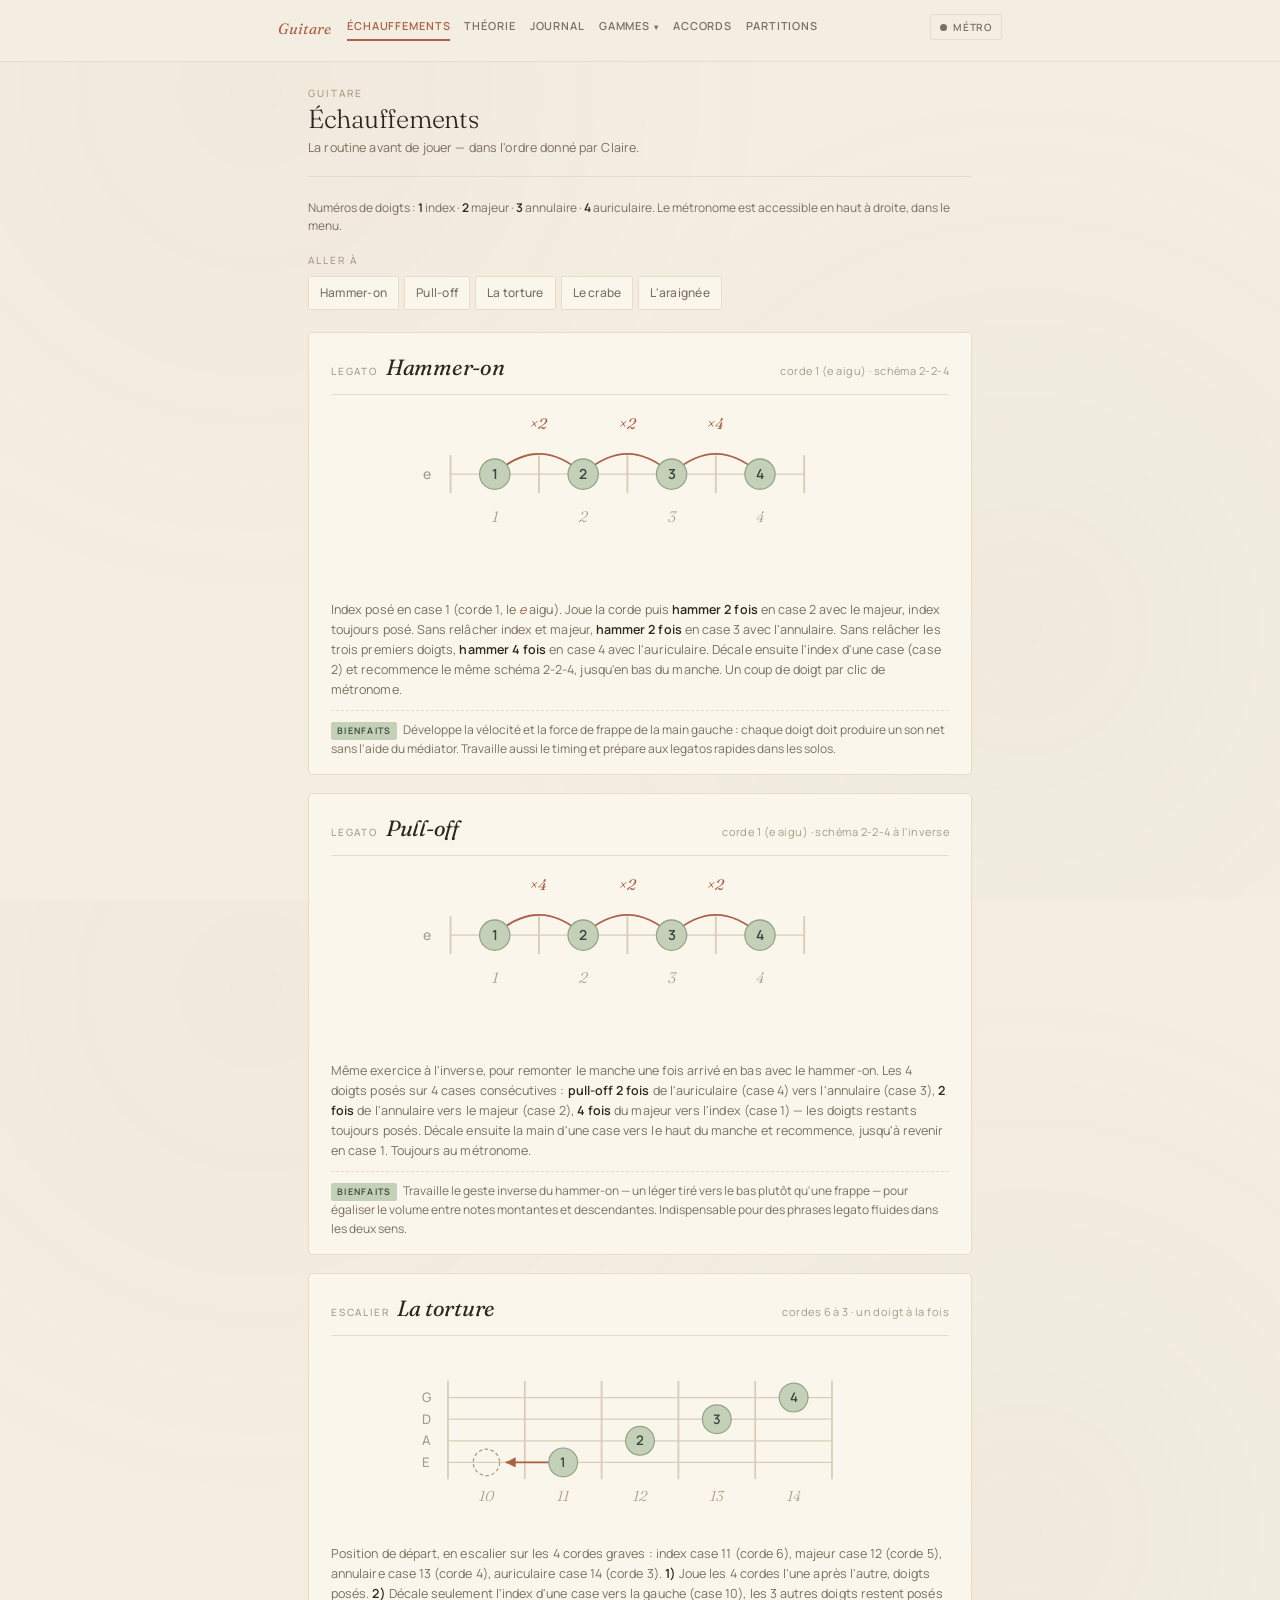
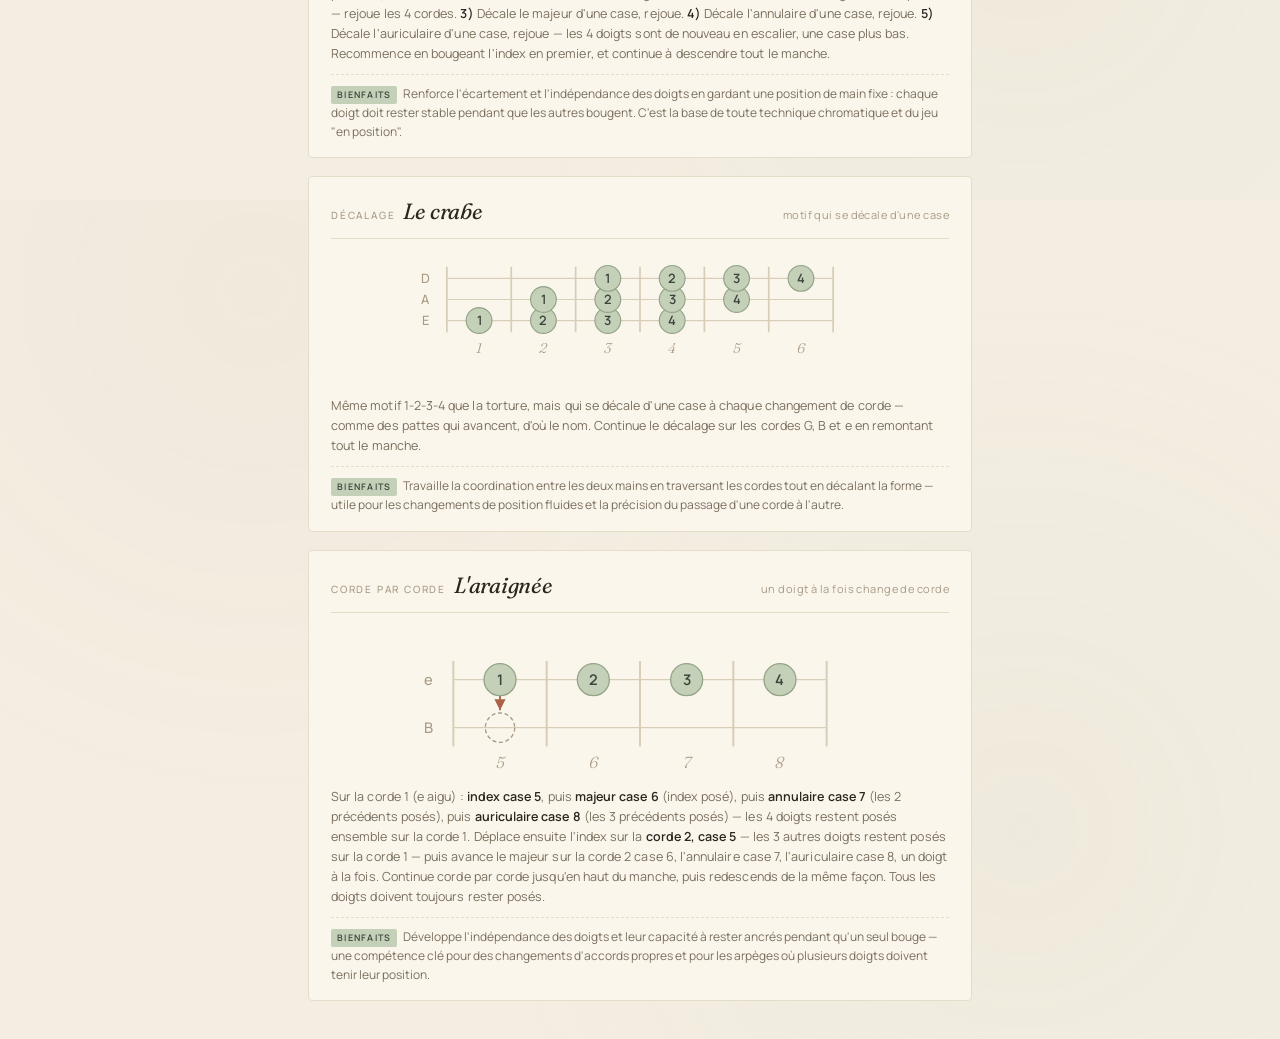
==== echauffements.html @ cb0c9e78 "Initial commit: site guitare Co-Authored-By: Claude Sonnet 5 <noreply@anthropic.com>" ====
<!DOCTYPE html>
<html lang="fr">
<head>
  <meta charset="UTF-8">
  <meta name="viewport" content="width=device-width, initial-scale=1.0">
  <title>Échauffements — Guitare</title>
  <link rel="preconnect" href="https://fonts.googleapis.com">
  <link rel="preconnect" href="https://fonts.gstatic.com" crossorigin>
  <link href="https://fonts.googleapis.com/css2?family=Fraunces:ital,opsz,wght@0,9..144,300..600;1,9..144,300..600&family=Manrope:wght@300;400;500;600&display=swap" rel="stylesheet">
  <link rel="stylesheet" href="css/nav.css">
  <link rel="stylesheet" href="css/theme.css">
  <style>
    .finger-note {
      fill: var(--note-soft);
      stroke: var(--note);
      stroke-width: 1;
    }
    .finger-note.accent {
      fill: var(--root);
      stroke: var(--root);
    }
    .finger-text {
      font-family: 'Manrope', sans-serif;
      font-size: 11px;
      font-weight: 600;
      fill: var(--note-text);
      text-anchor: middle;
    }
    .finger-text.accent { fill: #fbf6ec; }
    .move-arc {
      fill: none;
      stroke: var(--root);
      stroke-width: 1.4;
      marker-end: url(#arrowHead);
    }
    .move-label {
      font-family: 'Fraunces', serif;
      font-style: italic;
      font-size: 12px;
      fill: var(--root);
      text-anchor: middle;
    }
    .note-legend {
      font-size: 12px;
      color: var(--text-soft);
      margin-bottom: 18px;
    }
    .note-legend strong { color: var(--text); font-weight: 600; }
    .panel-desc strong { color: var(--text); font-weight: 600; }
    .panel-desc em { font-style: italic; color: var(--root); }

    .panel-benefit {
      margin-top: 10px;
      padding-top: 10px;
      border-top: 1px dashed var(--line-soft);
      font-size: 12px;
      color: var(--text-soft);
      line-height: 1.55;
    }
    .panel-benefit-label {
      display: inline-block;
      font-family: 'Manrope', sans-serif;
      font-size: 9px;
      letter-spacing: 0.14em;
      text-transform: uppercase;
      font-weight: 600;
      color: var(--note-text);
      background: var(--note-soft);
      padding: 2px 6px;
      border-radius: 2px;
      margin-right: 6px;
    }
  </style>
</head>
<body>

  <div id="site-nav-root" data-page="echauffements"></div>
  <script src="js/nav.js"></script>

  <div class="container">

    <header class="hero">
      <div class="hero-left">
        <p class="eyebrow">Guitare</p>
        <h1>Échauffements</h1>
        <p class="subtitle">La routine avant de jouer — dans l'ordre donné par Claire.</p>
      </div>
    </header>

    <p class="note-legend">Numéros de doigts : <strong>1</strong> index · <strong>2</strong> majeur · <strong>3</strong> annulaire · <strong>4</strong> auriculaire. Le métronome est accessible en haut à droite, dans le menu.</p>

    <section class="selector">
      <div class="selector-label">Aller à</div>
      <div class="chips">
        <a class="chip" href="#hammer-on">Hammer-on</a>
        <a class="chip" href="#pull-off">Pull-off</a>
        <a class="chip" href="#torture">La torture</a>
        <a class="chip" href="#crabe">Le crabe</a>
        <a class="chip" href="#araignee">L'araignée</a>
      </div>
    </section>

    <!-- Hammer-on -->
    <div class="panel" id="hammer-on">
      <div class="panel-header">
        <div class="panel-title">
          <span class="panel-label">Legato</span>
          <span class="panel-roman">Hammer-on</span>
        </div>
        <div class="panel-meta">corde 1 (e aigu) · schéma 2-2-4</div>
      </div>
      <div class="fretboard-wrap">
        <svg class="fretboard" viewBox="0 0 380 140" xmlns="http://www.w3.org/2000/svg">
          <defs>
            <marker id="arrowHead" markerWidth="8" markerHeight="8" refX="6" refY="3" orient="auto">
              <path d="M0,0 L6,3 L0,6 Z" fill="#ab6047"/>
            </marker>
          </defs>
          <line class="string-line" x1="40" y1="50" x2="320" y2="50"/>
          <line class="fret-line" x1="40" y1="35" x2="40" y2="65"/>
          <line class="fret-line" x1="110" y1="35" x2="110" y2="65"/>
          <line class="fret-line" x1="180" y1="35" x2="180" y2="65"/>
          <line class="fret-line" x1="250" y1="35" x2="250" y2="65"/>
          <line class="fret-line" x1="320" y1="35" x2="320" y2="65"/>
          <text class="string-label" x="22" y="50" text-anchor="middle" dy=".35em">e</text>
          <text class="fret-label" x="75" y="88" text-anchor="middle">1</text>
          <text class="fret-label" x="145" y="88" text-anchor="middle">2</text>
          <text class="fret-label" x="215" y="88" text-anchor="middle">3</text>
          <text class="fret-label" x="285" y="88" text-anchor="middle">4</text>

          <path class="move-arc" d="M 75 50 Q 110 18 145 50"/>
          <text class="move-label" x="110" y="14">×2</text>
          <path class="move-arc" d="M 145 50 Q 180 18 215 50"/>
          <text class="move-label" x="180" y="14">×2</text>
          <path class="move-arc" d="M 215 50 Q 250 18 285 50"/>
          <text class="move-label" x="250" y="14">×4</text>

          <circle class="finger-note" cx="75" cy="50" r="12"/>
          <text class="finger-text" x="75" y="50" dy=".35em">1</text>
          <circle class="finger-note" cx="145" cy="50" r="12"/>
          <text class="finger-text" x="145" y="50" dy=".35em">2</text>
          <circle class="finger-note" cx="215" cy="50" r="12"/>
          <text class="finger-text" x="215" y="50" dy=".35em">3</text>
          <circle class="finger-note" cx="285" cy="50" r="12"/>
          <text class="finger-text" x="285" y="50" dy=".35em">4</text>
        </svg>
      </div>
      <p class="panel-desc">Index posé en case 1 (corde 1, le <em>e</em> aigu). Joue la corde puis <strong>hammer 2 fois</strong> en case 2 avec le majeur, index toujours posé. Sans relâcher index et majeur, <strong>hammer 2 fois</strong> en case 3 avec l'annulaire. Sans relâcher les trois premiers doigts, <strong>hammer 4 fois</strong> en case 4 avec l'auriculaire. Décale ensuite l'index d'une case (case 2) et recommence le même schéma 2-2-4, jusqu'en bas du manche. Un coup de doigt par clic de métronome.</p>
      <p class="panel-benefit"><span class="panel-benefit-label">Bienfaits</span>Développe la vélocité et la force de frappe de la main gauche : chaque doigt doit produire un son net sans l'aide du médiator. Travaille aussi le timing et prépare aux legatos rapides dans les solos.</p>
    </div>

    <!-- Pull-off -->
    <div class="panel" id="pull-off">
      <div class="panel-header">
        <div class="panel-title">
          <span class="panel-label">Legato</span>
          <span class="panel-roman">Pull-off</span>
        </div>
        <div class="panel-meta">corde 1 (e aigu) · schéma 2-2-4 à l'inverse</div>
      </div>
      <div class="fretboard-wrap">
        <svg class="fretboard" viewBox="0 0 380 140" xmlns="http://www.w3.org/2000/svg">
          <line class="string-line" x1="40" y1="50" x2="320" y2="50"/>
          <line class="fret-line" x1="40" y1="35" x2="40" y2="65"/>
          <line class="fret-line" x1="110" y1="35" x2="110" y2="65"/>
          <line class="fret-line" x1="180" y1="35" x2="180" y2="65"/>
          <line class="fret-line" x1="250" y1="35" x2="250" y2="65"/>
          <line class="fret-line" x1="320" y1="35" x2="320" y2="65"/>
          <text class="string-label" x="22" y="50" text-anchor="middle" dy=".35em">e</text>
          <text class="fret-label" x="75" y="88" text-anchor="middle">1</text>
          <text class="fret-label" x="145" y="88" text-anchor="middle">2</text>
          <text class="fret-label" x="215" y="88" text-anchor="middle">3</text>
          <text class="fret-label" x="285" y="88" text-anchor="middle">4</text>

          <path class="move-arc" d="M 285 50 Q 250 18 215 50"/>
          <text class="move-label" x="250" y="14">×2</text>
          <path class="move-arc" d="M 215 50 Q 180 18 145 50"/>
          <text class="move-label" x="180" y="14">×2</text>
          <path class="move-arc" d="M 145 50 Q 110 18 75 50"/>
          <text class="move-label" x="110" y="14">×4</text>

          <circle class="finger-note" cx="75" cy="50" r="12"/>
          <text class="finger-text" x="75" y="50" dy=".35em">1</text>
          <circle class="finger-note" cx="145" cy="50" r="12"/>
          <text class="finger-text" x="145" y="50" dy=".35em">2</text>
          <circle class="finger-note" cx="215" cy="50" r="12"/>
          <text class="finger-text" x="215" y="50" dy=".35em">3</text>
          <circle class="finger-note" cx="285" cy="50" r="12"/>
          <text class="finger-text" x="285" y="50" dy=".35em">4</text>
        </svg>
      </div>
      <p class="panel-desc">Même exercice à l'inverse, pour remonter le manche une fois arrivé en bas avec le hammer-on. Les 4 doigts posés sur 4 cases consécutives : <strong>pull-off 2 fois</strong> de l'auriculaire (case 4) vers l'annulaire (case 3), <strong>2 fois</strong> de l'annulaire vers le majeur (case 2), <strong>4 fois</strong> du majeur vers l'index (case 1) — les doigts restants toujours posés. Décale ensuite la main d'une case vers le haut du manche et recommence, jusqu'à revenir en case 1. Toujours au métronome.</p>
      <p class="panel-benefit"><span class="panel-benefit-label">Bienfaits</span>Travaille le geste inverse du hammer-on — un léger tiré vers le bas plutôt qu'une frappe — pour égaliser le volume entre notes montantes et descendantes. Indispensable pour des phrases legato fluides dans les deux sens.</p>
    </div>

    <!-- La torture -->
    <div class="panel" id="torture">
      <div class="panel-header">
        <div class="panel-title">
          <span class="panel-label">Escalier</span>
          <span class="panel-roman">La torture</span>
        </div>
        <div class="panel-meta">cordes 6 à 3 · un doigt à la fois</div>
      </div>
      <div class="fretboard-wrap">
        <svg class="fretboard" viewBox="0 0 400 150" xmlns="http://www.w3.org/2000/svg">
          <line class="string-line" x1="40" y1="38" x2="360" y2="38"/>
          <line class="string-line" x1="40" y1="56" x2="360" y2="56"/>
          <line class="string-line" x1="40" y1="74" x2="360" y2="74"/>
          <line class="string-line" x1="40" y1="92" x2="360" y2="92"/>
          <line class="fret-line" x1="40" y1="24" x2="40" y2="106"/>
          <line class="fret-line" x1="104" y1="24" x2="104" y2="106"/>
          <line class="fret-line" x1="168" y1="24" x2="168" y2="106"/>
          <line class="fret-line" x1="232" y1="24" x2="232" y2="106"/>
          <line class="fret-line" x1="296" y1="24" x2="296" y2="106"/>
          <line class="fret-line" x1="360" y1="24" x2="360" y2="106"/>
          <text class="fret-label" x="72" y="124" text-anchor="middle">10</text>
          <text class="fret-label" x="136" y="124" text-anchor="middle">11</text>
          <text class="fret-label" x="200" y="124" text-anchor="middle">12</text>
          <text class="fret-label" x="264" y="124" text-anchor="middle">13</text>
          <text class="fret-label" x="328" y="124" text-anchor="middle">14</text>
          <text class="string-label" x="22" y="38" text-anchor="middle" dy=".35em">G</text>
          <text class="string-label" x="22" y="56" text-anchor="middle" dy=".35em">D</text>
          <text class="string-label" x="22" y="74" text-anchor="middle" dy=".35em">A</text>
          <text class="string-label" x="22" y="92" text-anchor="middle" dy=".35em">E</text>

          <circle cx="72" cy="92" r="11" fill="none" stroke="var(--text-muted)" stroke-width="1" stroke-dasharray="3,2"/>
          <path class="move-arc" d="M 128 92 L 88 92"/>

          <circle class="finger-note" cx="136" cy="92" r="12"/>
          <text class="finger-text" x="136" y="92" dy=".35em">1</text>
          <circle class="finger-note" cx="200" cy="74" r="12"/>
          <text class="finger-text" x="200" y="74" dy=".35em">2</text>
          <circle class="finger-note" cx="264" cy="56" r="12"/>
          <text class="finger-text" x="264" y="56" dy=".35em">3</text>
          <circle class="finger-note" cx="328" cy="38" r="12"/>
          <text class="finger-text" x="328" y="38" dy=".35em">4</text>
        </svg>
      </div>
      <p class="panel-desc">Position de départ, en escalier sur les 4 cordes graves : index case 11 (corde 6), majeur case 12 (corde 5), annulaire case 13 (corde 4), auriculaire case 14 (corde 3). <strong>1)</strong> Joue les 4 cordes l'une après l'autre, doigts posés. <strong>2)</strong> Décale seulement l'index d'une case vers la gauche (case 10), les 3 autres doigts restent posés — rejoue les 4 cordes. <strong>3)</strong> Décale le majeur d'une case, rejoue. <strong>4)</strong> Décale l'annulaire d'une case, rejoue. <strong>5)</strong> Décale l'auriculaire d'une case, rejoue — les 4 doigts sont de nouveau en escalier, une case plus bas. Recommence en bougeant l'index en premier, et continue à descendre tout le manche.</p>
      <p class="panel-benefit"><span class="panel-benefit-label">Bienfaits</span>Renforce l'écartement et l'indépendance des doigts en gardant une position de main fixe : chaque doigt doit rester stable pendant que les autres bougent. C'est la base de toute technique chromatique et du jeu "en position".</p>
    </div>

    <!-- Le crabe -->
    <div class="panel" id="crabe">
      <div class="panel-header">
        <div class="panel-title">
          <span class="panel-label">Décalage</span>
          <span class="panel-roman">Le crabe</span>
        </div>
        <div class="panel-meta">motif qui se décale d'une case</div>
      </div>
      <div class="fretboard-wrap">
        <svg class="fretboard" viewBox="0 0 410 110" xmlns="http://www.w3.org/2000/svg">
          <line class="string-line" x1="40" y1="20" x2="370" y2="20"/>
          <line class="string-line" x1="40" y1="38" x2="370" y2="38"/>
          <line class="string-line" x1="40" y1="56" x2="370" y2="56"/>
          <line class="fret-line" x1="40" y1="10" x2="40" y2="66"/>
          <line class="fret-line" x1="95" y1="10" x2="95" y2="66"/>
          <line class="fret-line" x1="150" y1="10" x2="150" y2="66"/>
          <line class="fret-line" x1="205" y1="10" x2="205" y2="66"/>
          <line class="fret-line" x1="260" y1="10" x2="260" y2="66"/>
          <line class="fret-line" x1="315" y1="10" x2="315" y2="66"/>
          <line class="fret-line" x1="370" y1="10" x2="370" y2="66"/>
          <text class="fret-label" x="67.5" y="84" text-anchor="middle">1</text>
          <text class="fret-label" x="122.5" y="84" text-anchor="middle">2</text>
          <text class="fret-label" x="177.5" y="84" text-anchor="middle">3</text>
          <text class="fret-label" x="232.5" y="84" text-anchor="middle">4</text>
          <text class="fret-label" x="287.5" y="84" text-anchor="middle">5</text>
          <text class="fret-label" x="342.5" y="84" text-anchor="middle">6</text>
          <text class="string-label" x="22" y="20" text-anchor="middle" dy=".35em">D</text>
          <text class="string-label" x="22" y="38" text-anchor="middle" dy=".35em">A</text>
          <text class="string-label" x="22" y="56" text-anchor="middle" dy=".35em">E</text>

          <!-- corde E : cases 1-4, doigts 1-2-3-4 -->
          <circle class="finger-note" cx="67.5" cy="56" r="11"/><text class="finger-text" x="67.5" y="56" dy=".35em">1</text>
          <circle class="finger-note" cx="122.5" cy="56" r="11"/><text class="finger-text" x="122.5" y="56" dy=".35em">2</text>
          <circle class="finger-note" cx="177.5" cy="56" r="11"/><text class="finger-text" x="177.5" y="56" dy=".35em">3</text>
          <circle class="finger-note" cx="232.5" cy="56" r="11"/><text class="finger-text" x="232.5" y="56" dy=".35em">4</text>

          <!-- corde A : cases 2-5, doigts 1-2-3-4 -->
          <circle class="finger-note" cx="122.5" cy="38" r="11"/><text class="finger-text" x="122.5" y="38" dy=".35em">1</text>
          <circle class="finger-note" cx="177.5" cy="38" r="11"/><text class="finger-text" x="177.5" y="38" dy=".35em">2</text>
          <circle class="finger-note" cx="232.5" cy="38" r="11"/><text class="finger-text" x="232.5" y="38" dy=".35em">3</text>
          <circle class="finger-note" cx="287.5" cy="38" r="11"/><text class="finger-text" x="287.5" y="38" dy=".35em">4</text>

          <!-- corde D : cases 3-6, doigts 1-2-3-4 -->
          <circle class="finger-note" cx="177.5" cy="20" r="11"/><text class="finger-text" x="177.5" y="20" dy=".35em">1</text>
          <circle class="finger-note" cx="232.5" cy="20" r="11"/><text class="finger-text" x="232.5" y="20" dy=".35em">2</text>
          <circle class="finger-note" cx="287.5" cy="20" r="11"/><text class="finger-text" x="287.5" y="20" dy=".35em">3</text>
          <circle class="finger-note" cx="342.5" cy="20" r="11"/><text class="finger-text" x="342.5" y="20" dy=".35em">4</text>
        </svg>
      </div>
      <p class="panel-desc">Même motif 1-2-3-4 que la torture, mais qui se décale d'une case à chaque changement de corde — comme des pattes qui avancent, d'où le nom. Continue le décalage sur les cordes G, B et e en remontant tout le manche.</p>
      <p class="panel-benefit"><span class="panel-benefit-label">Bienfaits</span>Travaille la coordination entre les deux mains en traversant les cordes tout en décalant la forme — utile pour les changements de position fluides et la précision du passage d'une corde à l'autre.</p>
    </div>

    <!-- L'araignée -->
    <div class="panel" id="araignee">
      <div class="panel-header">
        <div class="panel-title">
          <span class="panel-label">Corde par corde</span>
          <span class="panel-roman">L'araignée</span>
        </div>
        <div class="panel-meta">un doigt à la fois change de corde</div>
      </div>
      <div class="fretboard-wrap">
        <svg class="fretboard" viewBox="0 0 360 110" xmlns="http://www.w3.org/2000/svg">
          <line class="string-line" x1="40" y1="38" x2="320" y2="38"/>
          <line class="string-line" x1="40" y1="74" x2="320" y2="74"/>
          <line class="fret-line" x1="40" y1="24" x2="40" y2="88"/>
          <line class="fret-line" x1="110" y1="24" x2="110" y2="88"/>
          <line class="fret-line" x1="180" y1="24" x2="180" y2="88"/>
          <line class="fret-line" x1="250" y1="24" x2="250" y2="88"/>
          <line class="fret-line" x1="320" y1="24" x2="320" y2="88"/>
          <text class="fret-label" x="75" y="104" text-anchor="middle">5</text>
          <text class="fret-label" x="145" y="104" text-anchor="middle">6</text>
          <text class="fret-label" x="215" y="104" text-anchor="middle">7</text>
          <text class="fret-label" x="285" y="104" text-anchor="middle">8</text>
          <text class="string-label" x="22" y="38" text-anchor="middle" dy=".35em">e</text>
          <text class="string-label" x="22" y="74" text-anchor="middle" dy=".35em">B</text>

          <path class="move-arc" d="M 75 50 L 75 61"/>
          <circle cx="75" cy="74" r="11" fill="none" stroke="var(--text-muted)" stroke-width="1" stroke-dasharray="3,2"/>

          <circle class="finger-note" cx="75" cy="38" r="12"/>
          <text class="finger-text" x="75" y="38" dy=".35em">1</text>
          <circle class="finger-note" cx="145" cy="38" r="12"/>
          <text class="finger-text" x="145" y="38" dy=".35em">2</text>
          <circle class="finger-note" cx="215" cy="38" r="12"/>
          <text class="finger-text" x="215" y="38" dy=".35em">3</text>
          <circle class="finger-note" cx="285" cy="38" r="12"/>
          <text class="finger-text" x="285" y="38" dy=".35em">4</text>
        </svg>
      </div>
      <p class="panel-desc">Sur la corde 1 (e aigu) : <strong>index case 5</strong>, puis <strong>majeur case 6</strong> (index posé), puis <strong>annulaire case 7</strong> (les 2 précédents posés), puis <strong>auriculaire case 8</strong> (les 3 précédents posés) — les 4 doigts restent posés ensemble sur la corde 1. Déplace ensuite l'index sur la <strong>corde 2, case 5</strong> — les 3 autres doigts restent posés sur la corde 1 — puis avance le majeur sur la corde 2 case 6, l'annulaire case 7, l'auriculaire case 8, un doigt à la fois. Continue corde par corde jusqu'en haut du manche, puis redescends de la même façon. Tous les doigts doivent toujours rester posés.</p>
      <p class="panel-benefit"><span class="panel-benefit-label">Bienfaits</span>Développe l'indépendance des doigts et leur capacité à rester ancrés pendant qu'un seul bouge — une compétence clé pour des changements d'accords propres et pour les arpèges où plusieurs doigts doivent tenir leur position.</p>
    </div>

  </div>

</body>
</html>
---- css/nav.css ----
/* Barre de navigation commune — autonome, réutilisable sur toutes les pages
   du site (même sur celles qui n'importent pas theme.css). */

@import url('https://fonts.googleapis.com/css2?family=Manrope:wght@500;600&display=swap');

:root {
  --nav-bg: #f4eee2;
  --nav-bg-accent: #ede5d3;
  --nav-text: #2c2620;
  --nav-text-soft: #7a6f5e;
  --nav-line: #e5dcc9;
  --nav-root: #ab6047;
}

.site-nav {
  font-family: 'Manrope', -apple-system, sans-serif;
  background: var(--nav-bg);
  border-bottom: 1px solid var(--nav-line);
  position: sticky;
  top: 0;
  z-index: 100;
}

.site-nav-inner {
  max-width: 780px;
  margin: 0 auto;
  padding: 14px 28px;
  display: flex;
  align-items: flex-start;
  gap: 12px;
}

.site-nav-brand {
  font-family: 'Fraunces', serif;
  font-style: italic;
  font-weight: 400;
  font-size: 15px;
  color: var(--nav-root);
  text-decoration: none;
  margin-right: 4px;
  padding-top: 4px;
  padding-bottom: 4px;
  border-bottom: 2px solid transparent;
  flex-shrink: 0;
}

.site-nav-brand.active {
  border-bottom-color: var(--nav-root);
}

.site-nav-links {
  display: flex;
  gap: 14px;
  flex-wrap: wrap;
  flex: 1 1 auto;
  min-width: 0;
}

.site-nav-links a {
  font-size: 11px;
  font-weight: 600;
  letter-spacing: 0.08em;
  text-transform: uppercase;
  color: var(--nav-text-soft);
  text-decoration: none;
  padding: 4px 0;
  border-bottom: 2px solid transparent;
  transition: color 0.2s ease, border-color 0.2s ease;
}

.site-nav-links a:hover {
  color: var(--nav-text);
}

.site-nav-links a.active {
  color: var(--nav-root);
  border-bottom-color: var(--nav-root);
}

/* --- Dropdown (ex: Gammes) — s'ouvre au survol uniquement --- */
.site-nav-dropdown {
  position: relative;
  display: flex;
  align-items: center;
}

.site-nav-dropdown.active > a {
  color: var(--nav-root);
  border-bottom-color: var(--nav-root);
}

.site-nav-dropdown > a::after {
  content: "▾";
  font-size: 8px;
  margin-left: 4px;
}

.site-nav-dropdown-menu {
  display: none;
  position: absolute;
  top: 100%;
  left: 0;
  background: var(--nav-bg);
  border: 1px solid var(--nav-line);
  border-radius: 4px;
  padding: 10px 6px 6px;
  min-width: 190px;
  flex-direction: column;
  gap: 1px;
  box-shadow: 0 10px 24px rgba(44, 38, 32, 0.1);
  z-index: 200;
}

.site-nav-dropdown:hover .site-nav-dropdown-menu {
  display: flex;
}

.site-nav-dropdown-menu a {
  font-size: 12px;
  font-weight: 500;
  letter-spacing: 0.02em;
  text-transform: none;
  color: var(--nav-text-soft);
  text-decoration: none;
  padding: 7px 10px;
  border-radius: 2px;
  border-bottom: none;
}

.site-nav-dropdown-menu a:hover {
  background: var(--nav-bg-accent);
  color: var(--nav-text);
}

.site-nav-dropdown-menu a.active {
  color: var(--nav-root);
  font-weight: 600;
}

/* --- Métronome global --- */
.site-nav-metro {
  display: flex;
  align-items: center;
  gap: 6px;
  background: transparent;
  border: 1px solid var(--nav-line);
  border-radius: 2px;
  padding: 5px 9px;
  cursor: pointer;
  font-family: 'Manrope', sans-serif;
  font-size: 10px;
  font-weight: 600;
  letter-spacing: 0.08em;
  text-transform: uppercase;
  color: var(--nav-text-soft);
  transition: color 0.2s ease, border-color 0.2s ease;
  flex-shrink: 0;
}

.site-nav-metro:hover {
  color: var(--nav-text);
  border-color: var(--nav-text-soft);
}

.site-nav-metro.running {
  color: var(--nav-root);
  border-color: var(--nav-root);
}

.site-nav-metro-dot {
  width: 7px;
  height: 7px;
  border-radius: 50%;
  background: var(--nav-text-soft);
  flex-shrink: 0;
  transition: background 0.15s ease;
}

.site-nav-metro.running .site-nav-metro-dot {
  background: var(--nav-root);
}

.site-nav-metro-dot.pulse {
  animation: navMetroPulse 0.15s ease;
}

@keyframes navMetroPulse {
  0% { transform: scale(1.8); }
  100% { transform: scale(1); }
}

.site-nav-metro-panel {
  display: none;
  position: fixed;
  background: var(--nav-bg);
  border: 1px solid var(--nav-line);
  border-radius: 4px;
  box-shadow: 0 14px 32px rgba(44, 38, 32, 0.14);
  padding: 14px 16px;
  min-width: 230px;
  z-index: 300;
}

.site-nav-metro-panel.open {
  display: block;
}

.site-nav-metro-panel-header {
  display: flex;
  align-items: baseline;
  gap: 6px;
  margin-bottom: 12px;
}

.site-nav-metro-panel-label {
  font-family: 'Manrope', sans-serif;
  font-size: 10px;
  letter-spacing: 0.18em;
  text-transform: uppercase;
  color: var(--nav-text-soft);
  font-weight: 500;
  margin-right: 4px;
}

.site-nav-metro-panel-tempo {
  font-family: 'Fraunces', serif;
  font-style: italic;
  font-weight: 400;
  font-size: 22px;
  color: var(--nav-text);
}

.site-nav-metro-panel-bpm {
  font-family: 'Manrope', sans-serif;
  font-size: 11px;
  color: var(--nav-text-soft);
}

.site-nav-metro-panel-controls {
  display: flex;
  align-items: center;
  gap: 10px;
}

.site-nav-metro-btn {
  width: 30px;
  height: 30px;
  border-radius: 2px;
  border: 1px solid var(--nav-line);
  background: var(--nav-bg);
  color: var(--nav-text);
  font-size: 15px;
  font-family: 'Manrope', sans-serif;
  cursor: pointer;
  transition: all 0.2s ease;
}

.site-nav-metro-btn:hover {
  background: var(--nav-bg-accent);
}

.site-nav-metro-slider {
  flex: 1;
  min-width: 80px;
  accent-color: var(--nav-root);
}

.site-nav-metro-play {
  width: 40px;
  height: 30px;
  display: flex;
  align-items: center;
  justify-content: center;
  border-radius: 2px;
  border: 1px solid var(--nav-line);
  background: var(--nav-bg);
  color: var(--nav-text);
  cursor: pointer;
  transition: all 0.2s ease;
  flex-shrink: 0;
}

.site-nav-metro-play:hover {
  background: var(--nav-bg-accent);
}

.site-nav-metro-play.playing {
  background: var(--nav-root);
  color: #fbf6ec;
  border-color: var(--nav-root);
}

.site-nav-metro-icon-play {
  width: 0;
  height: 0;
  border-top: 6px solid transparent;
  border-bottom: 6px solid transparent;
  border-left: 10px solid currentColor;
  margin-left: 2px;
}

.site-nav-metro-icon-stop {
  width: 11px;
  height: 11px;
  background: currentColor;
}

.site-nav-metro-play .site-nav-metro-icon-stop { display: none; }
.site-nav-metro-play.playing .site-nav-metro-icon-play { display: none; }
.site-nav-metro-play.playing .site-nav-metro-icon-stop { display: block; }

@media (max-width: 540px) {
  .site-nav-inner { padding: 12px 14px; gap: 12px; }
  .site-nav-links { gap: 12px; }
  .site-nav-links a { font-size: 10px; }
  .site-nav-metro-panel { left: 14px; right: 14px !important; min-width: 0; }
}
---- css/theme.css ----
/* Socle partagé — palette, polices et composants communs,
   extraits de pentatonique-mineure.html */

:root {
  --bg: #f4eee2;
  --bg-card: #fbf6ec;
  --bg-accent: #ede5d3;
  --text: #2c2620;
  --text-soft: #7a6f5e;
  --text-muted: #a89a85;
  --line: #d8cdb8;
  --line-soft: #e5dcc9;
  --root: #ab6047;
  --root-soft: #c47a5f;
  --note: #93a487;
  --note-soft: #c4d0b8;
  --note-text: #38463a;
}

* { margin: 0; padding: 0; box-sizing: border-box; }
html, body { height: 100%; }

body {
  font-family: 'Manrope', -apple-system, sans-serif;
  background: var(--bg);
  color: var(--text);
  font-weight: 400;
  line-height: 1.5;
  background-image:
    radial-gradient(circle at 20% 10%, rgba(171, 96, 71, 0.04) 0%, transparent 40%),
    radial-gradient(circle at 80% 70%, rgba(147, 164, 135, 0.06) 0%, transparent 45%);
  overflow-x: hidden;
}

.container {
  max-width: 720px;
  margin: 0 auto;
  padding: 24px 28px 20px;
  opacity: 0;
  animation: fadeIn 0.8s cubic-bezier(0.2, 0.8, 0.2, 1) forwards;
}

@keyframes fadeIn {
  to { opacity: 1; }
}

/* --- Hero --- */
.hero {
  display: flex;
  justify-content: space-between;
  align-items: flex-end;
  padding-bottom: 18px;
  border-bottom: 1px solid var(--line-soft);
  margin-bottom: 22px;
  gap: 12px;
  flex-wrap: wrap;
}

.hero-left .eyebrow {
  font-size: 10px;
  letter-spacing: 0.22em;
  text-transform: uppercase;
  color: var(--text-muted);
  font-weight: 500;
  margin-bottom: 4px;
}

.hero-left h1 {
  font-family: 'Fraunces', serif;
  font-weight: 300;
  font-size: clamp(20px, 4vw, 26px);
  line-height: 1.1;
  letter-spacing: -0.01em;
  color: var(--text);
}

.hero-left h1 em {
  font-style: italic;
  font-weight: 400;
  color: var(--root);
}

.hero-left .subtitle {
  font-family: 'Manrope', sans-serif;
  font-size: 12.5px;
  color: var(--text-soft);
  margin-top: 6px;
  letter-spacing: 0.01em;
}

/* --- Chip row (used as jump-links / selectors) --- */
.selector {
  margin-bottom: 18px;
}

.selector-label {
  font-family: 'Manrope', sans-serif;
  font-size: 10px;
  letter-spacing: 0.2em;
  text-transform: uppercase;
  color: var(--text-muted);
  font-weight: 500;
  margin-bottom: 8px;
}

.chips {
  display: flex;
  gap: 5px;
  overflow-x: auto;
  padding-bottom: 4px;
  scrollbar-width: thin;
  scrollbar-color: var(--line) transparent;
  -webkit-overflow-scrolling: touch;
  flex-wrap: wrap;
}

.chips::-webkit-scrollbar { height: 3px; }
.chips::-webkit-scrollbar-track { background: transparent; }
.chips::-webkit-scrollbar-thumb { background: var(--line); border-radius: 2px; }

.chip {
  flex-shrink: 0;
  padding: 7px 11px;
  font-family: 'Manrope', sans-serif;
  font-size: 12px;
  font-weight: 500;
  color: var(--text-soft);
  background: var(--bg-card);
  border: 1px solid var(--line-soft);
  border-radius: 2px;
  cursor: pointer;
  transition: all 0.2s ease;
  letter-spacing: 0.02em;
  text-decoration: none;
  display: inline-block;
}

.chip:hover {
  background: var(--bg-accent);
  color: var(--text);
  border-color: var(--line);
}

.chip.active {
  background: var(--root);
  color: #fbf6ec;
  border-color: var(--root);
}

/* --- Panel / fiche card --- */
.panel {
  background: var(--bg-card);
  border: 1px solid var(--line-soft);
  border-radius: 4px;
  padding: 18px 22px 16px;
  display: flex;
  flex-direction: column;
  margin-bottom: 18px;
}

.panel-header {
  display: flex;
  justify-content: space-between;
  align-items: baseline;
  margin-bottom: 12px;
  padding-bottom: 10px;
  border-bottom: 1px solid var(--line-soft);
  flex-wrap: wrap;
  gap: 8px;
}

.panel-title {
  display: flex;
  align-items: baseline;
  gap: 8px;
}

.panel-label {
  font-family: 'Manrope', sans-serif;
  font-size: 10px;
  letter-spacing: 0.18em;
  text-transform: uppercase;
  color: var(--text-muted);
  font-weight: 500;
}

.panel-roman {
  font-family: 'Fraunces', serif;
  font-style: italic;
  font-weight: 400;
  font-size: 22px;
  color: var(--text);
  letter-spacing: -0.01em;
}

.panel-meta {
  font-family: 'Manrope', sans-serif;
  font-size: 11px;
  color: var(--text-muted);
  letter-spacing: 0.04em;
}

.panel-desc {
  font-size: 12.5px;
  color: var(--text-soft);
  line-height: 1.6;
  letter-spacing: 0.005em;
}

/* --- Fretboard / diagram SVG (style commun aux diagrammes de manche) --- */
.fretboard-wrap {
  flex: 1;
  display: flex;
  align-items: center;
  justify-content: center;
  width: 100%;
  margin: 4px 0 12px;
}

.fretboard {
  width: 100%;
  max-width: 480px;
  height: auto;
  display: block;
}

.string-line { stroke: var(--line); stroke-width: 1; }
.fret-line   { stroke: var(--line); stroke-width: 1.5; }
.fret-line.nut { stroke: var(--text-muted); stroke-width: 3.5; }

.fret-label {
  font-family: 'Fraunces', serif;
  font-style: italic;
  font-size: 12px;
  fill: var(--text-muted);
  font-weight: 300;
}

.string-label {
  font-family: 'Manrope', sans-serif;
  font-size: 11px;
  fill: var(--text-muted);
  font-weight: 500;
  letter-spacing: 0.05em;
}

.note-circle {
  fill: var(--note-soft);
  stroke: var(--note);
  stroke-width: 1;
}

.note-circle.root {
  fill: var(--root);
  stroke: var(--root);
}

.note-text {
  font-family: 'Manrope', sans-serif;
  font-size: 11px;
  font-weight: 600;
  fill: var(--note-text);
  text-anchor: middle;
  letter-spacing: 0.01em;
}

.note-text.root { fill: #fbf6ec; }

/* --- Legend --- */
.legend {
  display: flex;
  justify-content: center;
  gap: 28px;
  margin-top: 14px;
  flex-wrap: wrap;
  font-size: 11.5px;
  color: var(--text-soft);
  letter-spacing: 0.02em;
}

.legend-item {
  display: flex;
  align-items: center;
  gap: 8px;
}

.dot {
  width: 12px;
  height: 12px;
  border-radius: 50%;
  display: inline-block;
  flex-shrink: 0;
}

.dot-root { background: var(--root); }
.dot-note { background: var(--note-soft); border: 1px solid var(--note); }

/* --- Responsive --- */
@media (max-width: 540px) {
  .container { padding: 16px 14px 14px; }
  .hero { padding-bottom: 14px; margin-bottom: 16px; }
  .panel { padding: 14px 14px 12px; }
  .panel-roman { font-size: 19px; }
  .chip { padding: 6px 10px; font-size: 11px; }
  .selector-label { font-size: 9px; margin-bottom: 6px; }
}
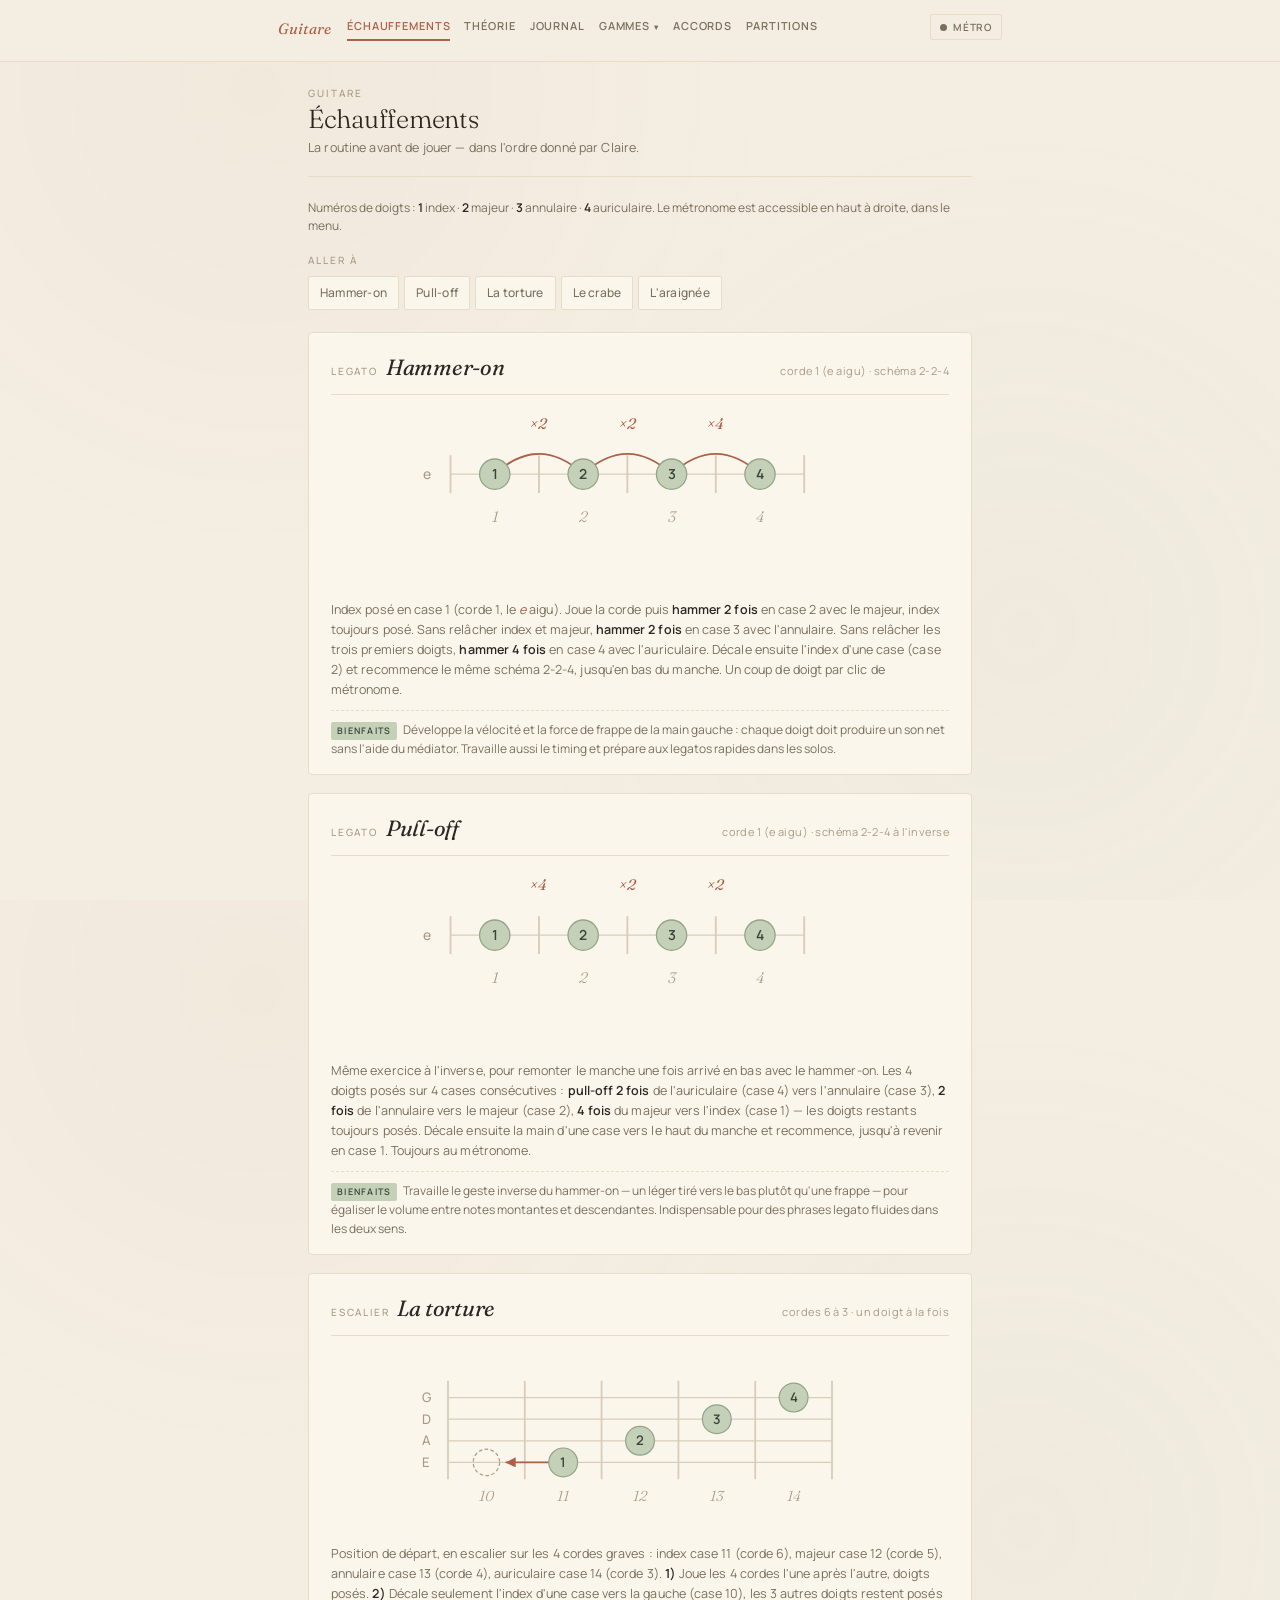
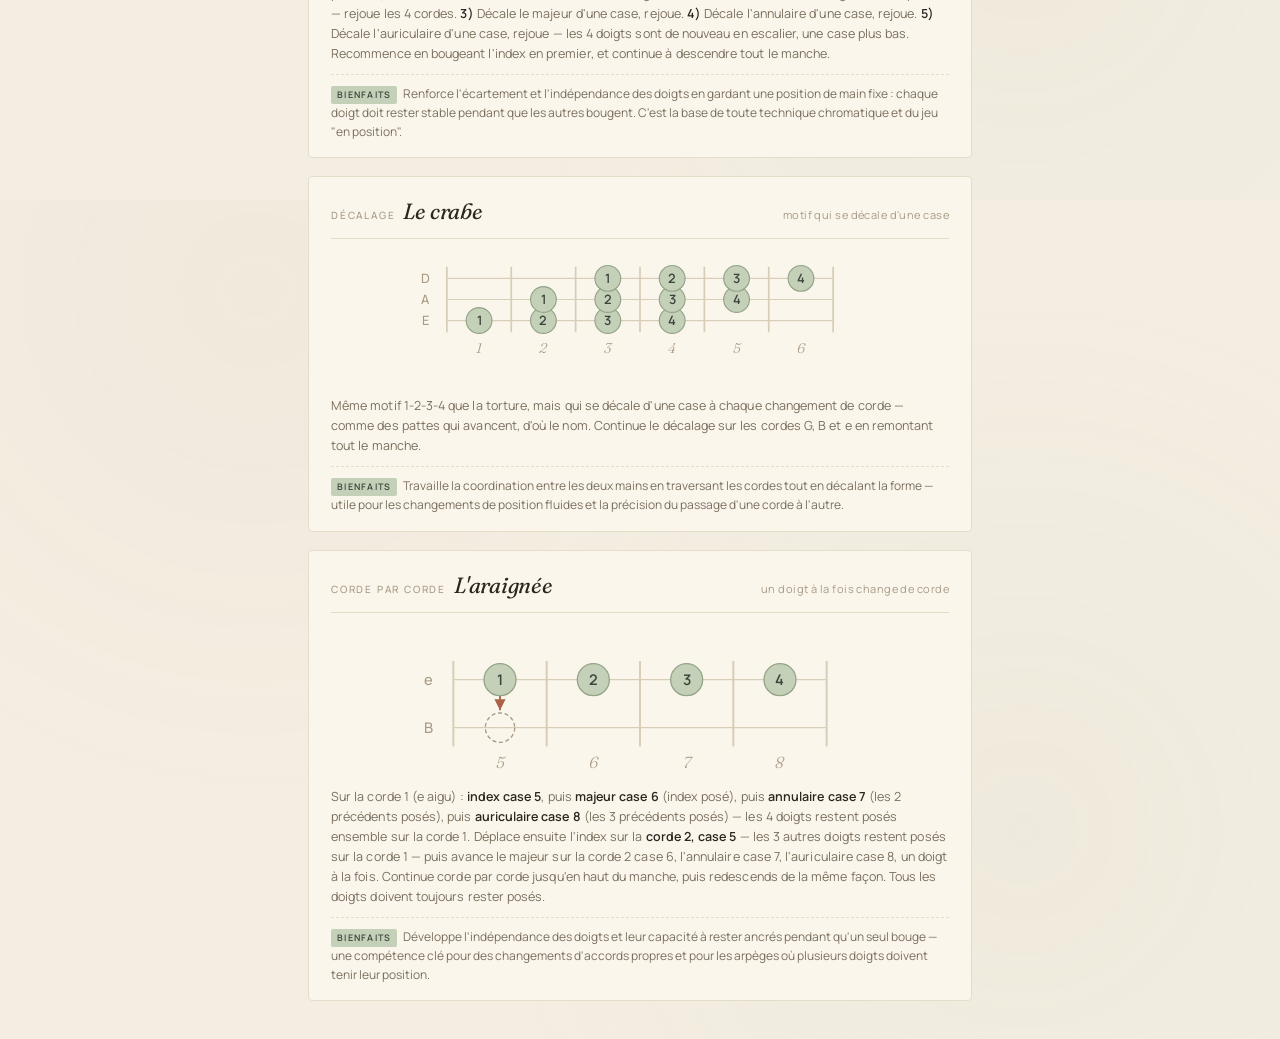
==== commit 3f8df4b3: "Ajoute des animations interactives au hammer-on et pull-off Anime les diagrammes des doigts sur la f" ====
--- a/echauffements.html
+++ b/echauffements.html
@@ -69,6 +69,49 @@
       padding: 2px 6px;
       border-radius: 2px;
       margin-right: 6px;
+    }
+
+    /* Animation du geste (hammer-on) */
+    .finger-group { transform-box: fill-box; transform-origin: center; }
+    .finger-group.held .finger-note {
+      fill: var(--note);
+      stroke: var(--root);
+      stroke-width: 1.4;
+    }
+    .finger-group.held .finger-text { fill: #fbf6ec; }
+    .finger-group.released .finger-note {
+      fill: none;
+      stroke: var(--text-muted);
+      stroke-width: 1;
+      stroke-dasharray: 3,2;
+    }
+    .finger-group.released .finger-text { fill: var(--text-muted); }
+    .finger-group.hit .finger-note {
+      fill: var(--root);
+      stroke: var(--root);
+      animation: fingerHit 0.36s ease;
+    }
+    .finger-group.hit .finger-text { fill: #fbf6ec; }
+    @keyframes fingerHit {
+      0% { transform: scale(1); }
+      40% { transform: scale(1.3); }
+      100% { transform: scale(1); }
+    }
+    /* Pull-off : le doigt se retire vers le haut plutôt que de "taper" vers le bas */
+    #pull-off .finger-group.hit .finger-note,
+    #pull-off .finger-group.hit .finger-text {
+      animation: fingerPull 0.4s ease;
+    }
+    @keyframes fingerPull {
+      0% { transform: translateY(0); }
+      40% { transform: translateY(-10px); }
+      100% { transform: translateY(0); }
+    }
+    .move-arc.pulse { animation: arcPulse 0.42s ease; }
+    @keyframes arcPulse {
+      0% { stroke-width: 1.4; }
+      45% { stroke-width: 3; }
+      100% { stroke-width: 1.4; }
     }
   </style>
 </head>
@@ -128,21 +171,30 @@
           <text class="fret-label" x="215" y="88" text-anchor="middle">3</text>
           <text class="fret-label" x="285" y="88" text-anchor="middle">4</text>
 
-          <path class="move-arc" d="M 75 50 Q 110 18 145 50"/>
+          <path class="move-arc" id="arc-1" d="M 75 50 Q 110 18 145 50"/>
           <text class="move-label" x="110" y="14">×2</text>
-          <path class="move-arc" d="M 145 50 Q 180 18 215 50"/>
+          <path class="move-arc" id="arc-2" d="M 145 50 Q 180 18 215 50"/>
           <text class="move-label" x="180" y="14">×2</text>
-          <path class="move-arc" d="M 215 50 Q 250 18 285 50"/>
+          <path class="move-arc" id="arc-3" d="M 215 50 Q 250 18 285 50"/>
           <text class="move-label" x="250" y="14">×4</text>
 
-          <circle class="finger-note" cx="75" cy="50" r="12"/>
-          <text class="finger-text" x="75" y="50" dy=".35em">1</text>
-          <circle class="finger-note" cx="145" cy="50" r="12"/>
-          <text class="finger-text" x="145" y="50" dy=".35em">2</text>
-          <circle class="finger-note" cx="215" cy="50" r="12"/>
-          <text class="finger-text" x="215" y="50" dy=".35em">3</text>
-          <circle class="finger-note" cx="285" cy="50" r="12"/>
-          <text class="finger-text" x="285" y="50" dy=".35em">4</text>
+          <g class="finger-group" id="note-1">
+            <circle class="finger-note" cx="75" cy="50" r="12"/>
+            <text class="finger-text" x="75" y="50" dy=".35em">1</text>
+          </g>
+          <g class="finger-group" id="note-2">
+            <circle class="finger-note" cx="145" cy="50" r="12"/>
+            <text class="finger-text" x="145" y="50" dy=".35em">2</text>
+          </g>
+          <g class="finger-group" id="note-3">
+            <circle class="finger-note" cx="215" cy="50" r="12"/>
+            <text class="finger-text" x="215" y="50" dy=".35em">3</text>
+          </g>
+          <g class="finger-group" id="note-4">
+            <circle class="finger-note" cx="285" cy="50" r="12"/>
+            <text class="finger-text" x="285" y="50" dy=".35em">4</text>
+          </g>
+
         </svg>
       </div>
       <p class="panel-desc">Index posé en case 1 (corde 1, le <em>e</em> aigu). Joue la corde puis <strong>hammer 2 fois</strong> en case 2 avec le majeur, index toujours posé. Sans relâcher index et majeur, <strong>hammer 2 fois</strong> en case 3 avec l'annulaire. Sans relâcher les trois premiers doigts, <strong>hammer 4 fois</strong> en case 4 avec l'auriculaire. Décale ensuite l'index d'une case (case 2) et recommence le même schéma 2-2-4, jusqu'en bas du manche. Un coup de doigt par clic de métronome.</p>
@@ -172,21 +224,26 @@
           <text class="fret-label" x="215" y="88" text-anchor="middle">3</text>
           <text class="fret-label" x="285" y="88" text-anchor="middle">4</text>
 
-          <path class="move-arc" d="M 285 50 Q 250 18 215 50"/>
           <text class="move-label" x="250" y="14">×2</text>
-          <path class="move-arc" d="M 215 50 Q 180 18 145 50"/>
           <text class="move-label" x="180" y="14">×2</text>
-          <path class="move-arc" d="M 145 50 Q 110 18 75 50"/>
           <text class="move-label" x="110" y="14">×4</text>
 
-          <circle class="finger-note" cx="75" cy="50" r="12"/>
-          <text class="finger-text" x="75" y="50" dy=".35em">1</text>
-          <circle class="finger-note" cx="145" cy="50" r="12"/>
-          <text class="finger-text" x="145" y="50" dy=".35em">2</text>
-          <circle class="finger-note" cx="215" cy="50" r="12"/>
-          <text class="finger-text" x="215" y="50" dy=".35em">3</text>
-          <circle class="finger-note" cx="285" cy="50" r="12"/>
-          <text class="finger-text" x="285" y="50" dy=".35em">4</text>
+          <g class="finger-group" id="po-note-1">
+            <circle class="finger-note" cx="75" cy="50" r="12"/>
+            <text class="finger-text" x="75" y="50" dy=".35em">1</text>
+          </g>
+          <g class="finger-group" id="po-note-2">
+            <circle class="finger-note" cx="145" cy="50" r="12"/>
+            <text class="finger-text" x="145" y="50" dy=".35em">2</text>
+          </g>
+          <g class="finger-group" id="po-note-3">
+            <circle class="finger-note" cx="215" cy="50" r="12"/>
+            <text class="finger-text" x="215" y="50" dy=".35em">3</text>
+          </g>
+          <g class="finger-group" id="po-note-4">
+            <circle class="finger-note" cx="285" cy="50" r="12"/>
+            <text class="finger-text" x="285" y="50" dy=".35em">4</text>
+          </g>
         </svg>
       </div>
       <p class="panel-desc">Même exercice à l'inverse, pour remonter le manche une fois arrivé en bas avec le hammer-on. Les 4 doigts posés sur 4 cases consécutives : <strong>pull-off 2 fois</strong> de l'auriculaire (case 4) vers l'annulaire (case 3), <strong>2 fois</strong> de l'annulaire vers le majeur (case 2), <strong>4 fois</strong> du majeur vers l'index (case 1) — les doigts restants toujours posés. Décale ensuite la main d'une case vers le haut du manche et recommence, jusqu'à revenir en case 1. Toujours au métronome.</p>
@@ -339,5 +396,96 @@
 
   </div>
 
+  <script>
+    function initLegatoAnim(panelId, prefix, sequence) {
+      var panel = document.getElementById(panelId);
+      if (!panel) return;
+
+      var running = false;
+      var timerId = null;
+
+      function applyStep(step) {
+        [1, 2, 3, 4].forEach(function (n) {
+          var g = document.getElementById(prefix + 'note-' + n);
+          if (!g) return;
+          g.classList.remove('held', 'hit', 'released');
+          if (step.hold.indexOf(n) !== -1) g.classList.add('held');
+          if (step.released && step.released.indexOf(n) !== -1) g.classList.add('released');
+          if (step.flash === n) {
+            void g.getBoundingClientRect(); // relance l'animation même si déjà "hit" juste avant (offsetWidth ne force pas de reflow sur du SVG)
+            g.classList.add('hit');
+          }
+        });
+        [1, 2, 3].forEach(function (a) {
+          var arc = document.getElementById(prefix + 'arc-' + a);
+          if (!arc) return;
+          arc.classList.remove('pulse');
+        });
+        if (step.arc) {
+          var activeArc = document.getElementById(prefix + 'arc-' + step.arc);
+          if (activeArc) {
+            void activeArc.getBoundingClientRect(); // relance l'animation à chaque frappe (offsetWidth ne force pas de reflow sur du SVG)
+            activeArc.classList.add('pulse');
+          }
+        }
+      }
+
+      var resetStep = { hold: [], flash: null, arc: null };
+
+      function playStep(i) {
+        if (!running) return;
+        var step = sequence[i];
+        applyStep(step);
+        timerId = setTimeout(function () {
+          playStep((i + 1) % sequence.length);
+        }, step.dur);
+      }
+
+      function start() {
+        if (running) return;
+        running = true;
+        playStep(0);
+      }
+
+      function stop() {
+        if (!running) return;
+        running = false;
+        clearTimeout(timerId);
+        applyStep(resetStep);
+      }
+
+      panel.addEventListener('mouseenter', start);
+      panel.addEventListener('mouseleave', stop);
+    }
+
+    initLegatoAnim('hammer-on', '', [
+      { flash: null, hold: [1],           arc: null, dur: 600 }, // index posé, corde jouée
+      { flash: 2,    hold: [1],           arc: 1,    dur: 520 }, // hammer 1 (majeur)
+      { flash: 2,    hold: [1, 2],        arc: 1,    dur: 520 }, // hammer 2 (majeur)
+      { flash: 3,    hold: [1, 2],        arc: 2,    dur: 520 }, // hammer 1 (annulaire)
+      { flash: 3,    hold: [1, 2, 3],     arc: 2,    dur: 520 }, // hammer 2 (annulaire)
+      { flash: 4,    hold: [1, 2, 3],     arc: 3,    dur: 460 }, // hammer 1 (auriculaire)
+      { flash: 4,    hold: [1, 2, 3, 4],  arc: 3,    dur: 460 }, // hammer 2
+      { flash: 4,    hold: [1, 2, 3, 4],  arc: 3,    dur: 460 }, // hammer 3
+      { flash: 4,    hold: [1, 2, 3, 4],  arc: 3,    dur: 460 }, // hammer 4
+      { flash: null, hold: [1, 2, 3, 4],  arc: null, dur: 800 }, // tenu (avant de décaler d'une case)
+      { flash: null, hold: [],            arc: null, dur: 500 }  // relâché avant de reboucler
+    ]);
+
+    initLegatoAnim('pull-off', 'po-', [
+      { flash: null, hold: [1, 2, 3, 4],  released: [],        dur: 800 }, // position de départ, 4 doigts posés
+      { flash: 4,    hold: [1, 2, 3, 4],  released: [],        dur: 520 }, // pull-off 1 (auriculaire, encore posé)
+      { flash: 4,    hold: [1, 2, 3],     released: [4],       dur: 520 }, // pull-off 2 : auriculaire relâché
+      { flash: 3,    hold: [1, 2, 3],     released: [4],       dur: 520 }, // pull-off 1 (annulaire, encore posé)
+      { flash: 3,    hold: [1, 2],        released: [4, 3],    dur: 520 }, // pull-off 2 : annulaire relâché
+      { flash: 2,    hold: [1, 2],        released: [4, 3],    dur: 460 }, // pull-off 1 (majeur, encore posé)
+      { flash: 2,    hold: [1, 2],        released: [4, 3],    dur: 460 }, // pull-off 2
+      { flash: 2,    hold: [1, 2],        released: [4, 3],    dur: 460 }, // pull-off 3
+      { flash: 2,    hold: [1],           released: [4, 3, 2], dur: 460 }, // pull-off 4 : majeur relâché
+      { flash: null, hold: [1],           released: [4, 3, 2], dur: 800 }, // tenu, index seul (avant de décaler d'une case)
+      { flash: null, hold: [],            released: [],        dur: 500 }  // remise à zéro avant de reboucler
+    ]);
+  </script>
+
 </body>
 </html>
